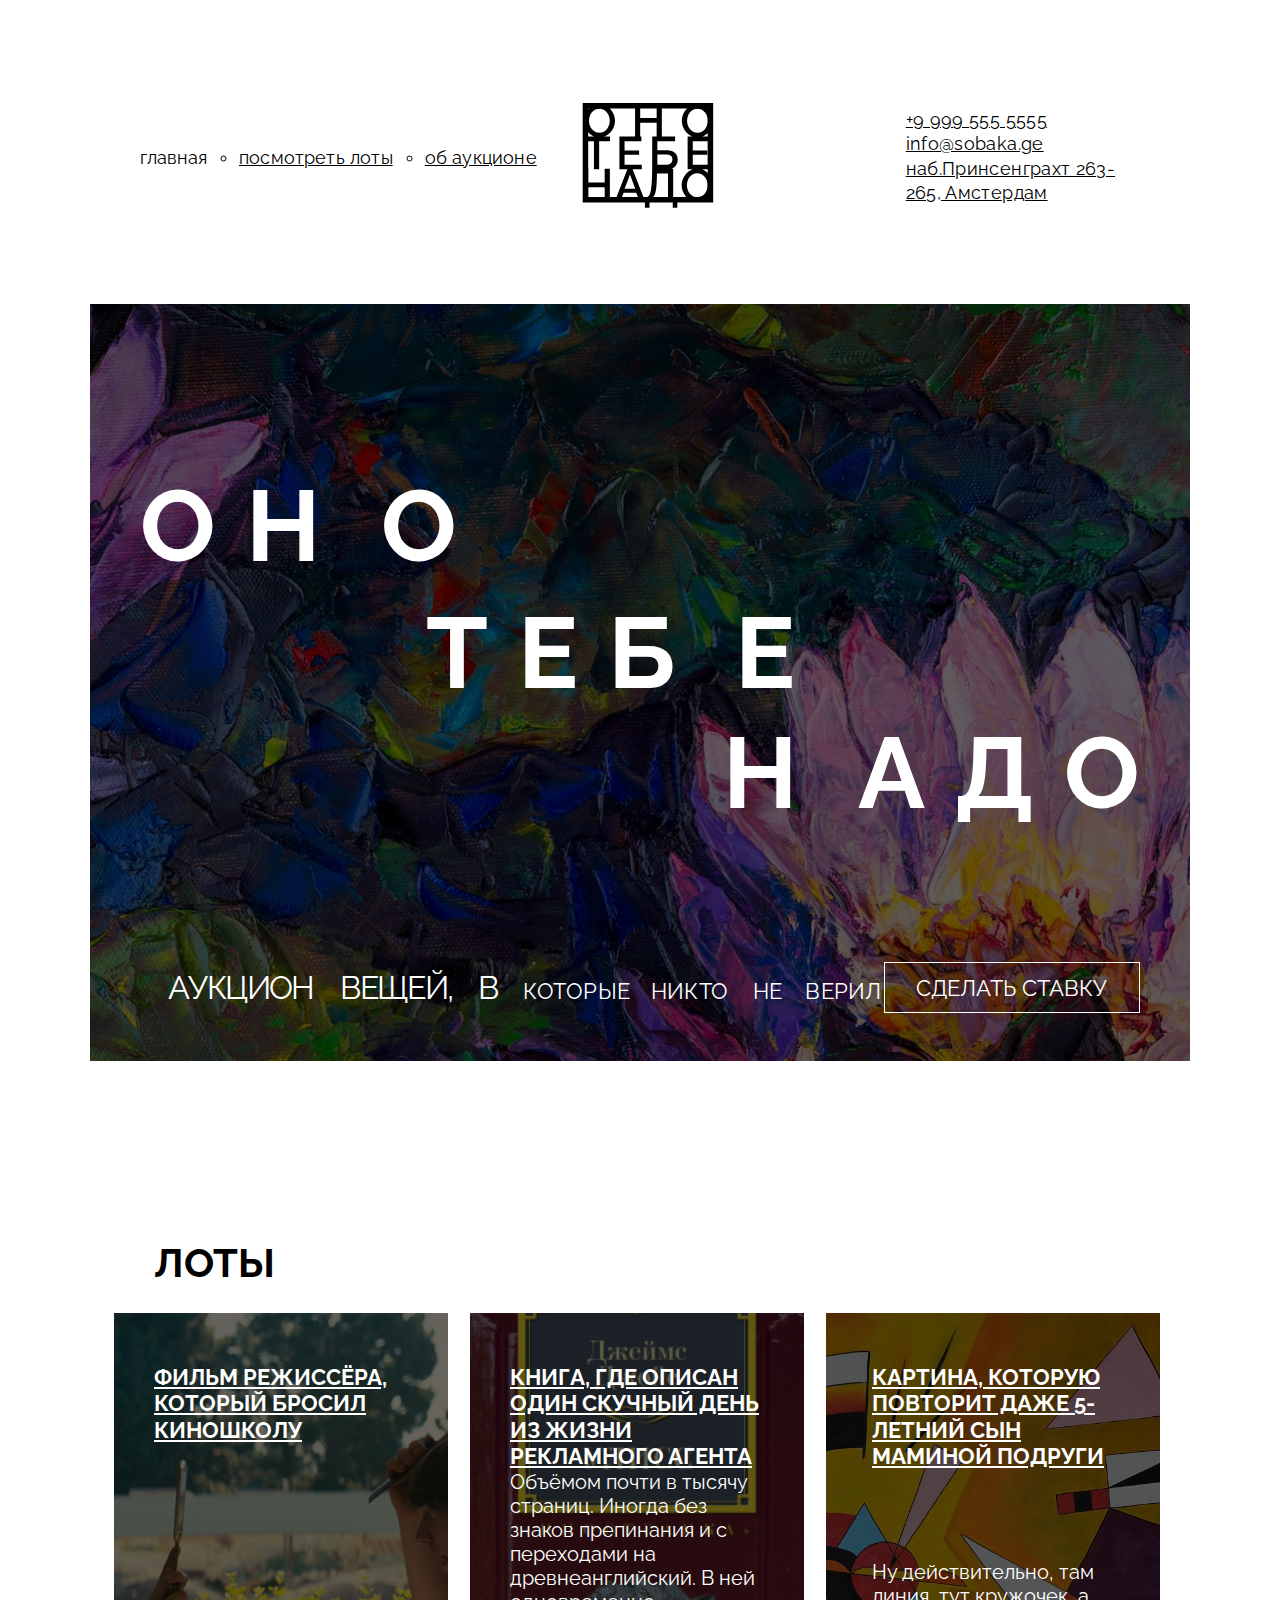
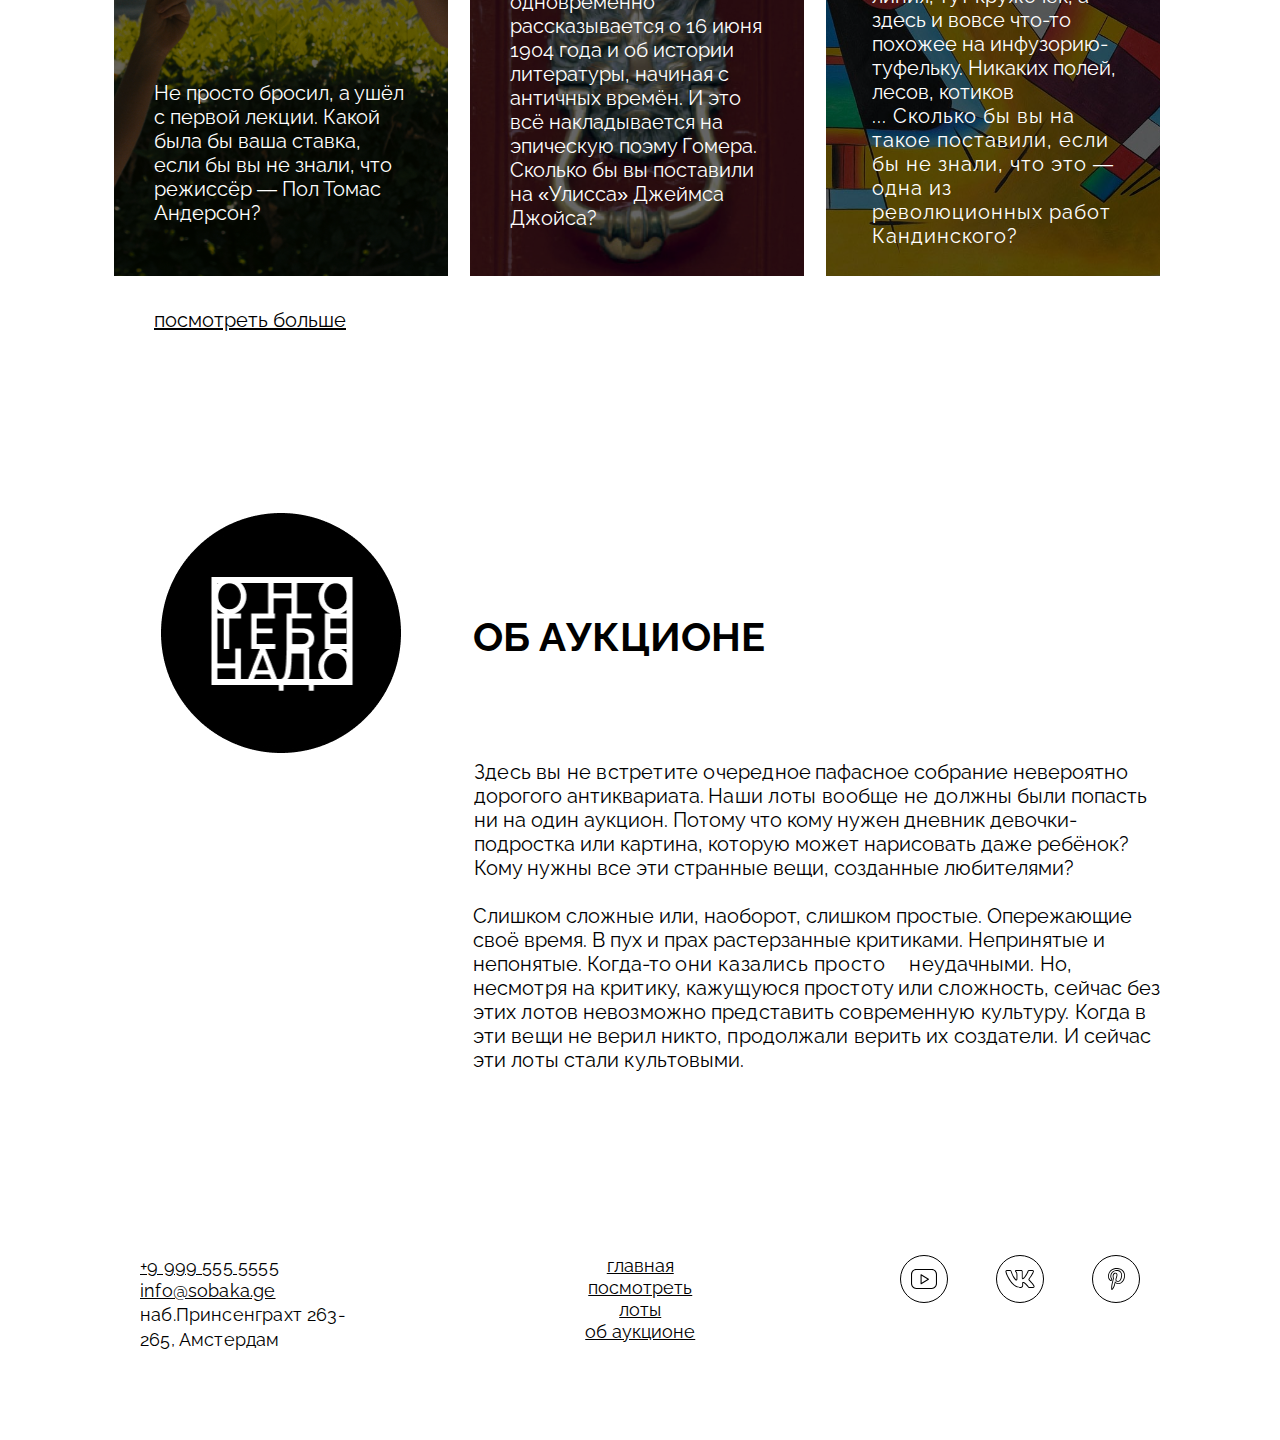
==== index.html @ ea097e60 "second commit" ====
<!DOCTYPE html>
<html lang="ru">
		<head>
		<meta charset="UTF-8" />
		<meta http-equiv="X-UA-Compatible" content="IE=edge" />
		<meta name="viewport" content="width=device-width, initial-scale=1.0" />
		<link rel="stylesheet" href="fonts/fonts.css"/>
		<link rel="stylesheet" href="./styles/global.css" />
		<link rel="stylesheet" href="./styles/style.css" />
		<title>Оно тебе надо — аукцион вещей, в которые никто не верил</title>
		</head>
		<header class="header">
		<nav class="nav">
			<ul class="nav-header">
			<a  href="" class="header-glav">главная</a>          
			<li class="point">
			<a href="#" class="header-lots">посмотреть лоты</a>
			</li>
			<li class="point">
			<a href="#" class="header-aug">об аукционе</a>
			</li>
			</ul>
		</nav>
		<div class="logo-header">
			<a href="#">
			<img src="./images/logo-black.svg" alt="Черный логотип"/>
		</a>
		</div>
		<adress class="info">
			<a class="number" href="tel:+999 555 5555">+9 999 555 5555</a>
			<a href="mailto:info@sobaka.ge">info@sobaka.ge</a> <a href="наб.Принсенграхт 263-265, Амстердам">наб.Принсенграхт 263-265, Амстердам</a>
		</adress>
		</р>
		</header>
    <main>
		<section>
		<div class="flower">
			<div class="overlay"></div>
			<h1 class="cover-title">
				<div class="it">        
				<span class="text">о</span><span class="text-but">но</span>
				</div> 
			<div class="to_you">
				<span class="text-two"></span><span class="text-two">те</span><span class="text-two_be">бе</span>
			</div>
			<div class="need">
				<span class="text-n">н</span><span class="hell">ад</span><span class="text-o">о</span>
			</div>
				<div class="text-flower">
			<span class="text-thing">Аукцион <span class="thing-after">вещей,</span><span class="text-thing_after">в</span> <span class="text-thing_main">которые</span><span class="text-thing_main-after">никто</span><span class="text-thing_main-last">не</span><span class="text-thing_main-last_word">верил</span></span>
				<button class="go-bet">
				<a href="#" class="bet">сделать ставку</a>
				</button>
				</div>           
			</h1>
		</div> 
		</section>
		</main>
		<main>
			<section> 
			<div class="loto-log">
				<h4>лоты</h4>
			</div>   
		<div class="lots-main">
			<a href="#" class="film-button">
			<div class="image-lot_film">
			<div class="overlay-card"></div>
				<div class="head">
				<a class="nav-card">
					<h4>Фильм режиссёра, 
					который бросил 
					киношколу</h4>
				</a>
				</div>
			<div class="film-body">
				<p class="card-info">
				Не просто бросил, а ушёл с первой лекции. Какой была бы ваша
				ставка, если бы вы не знали, что режиссёр — Пол Томас Андерсон?
				</p>
			</div>
			</div>
    </a>
    <a href="#" class="book-button">
    <div class="image-lot_book">
      <div class="overlay-card"></div>
        <div class="lots-book">
            <div class="head">
            <ul class="nav-card">
              <h4>Книга, где описан один скучный день из жизни рекламного агента</h4>
            </ul>
          </div>
      <div class="book-body">
            <p class="card-info">
              Объёмом почти в тысячу страниц. Иногда без знаков препинания и с
              переходами на древнеанглийский. В ней одновременно рассказывается о
              16 июня 1904 года и об истории литературы, начиная с античных
              времён. И это всё накладывается на эпическую поэму Гомера. Сколько
              бы вы поставили на «Улисса» Джеймса Джойса?
            </p>
      </div>
    </div>
  </div>
        </a>
        <a href="#" class="picture-button">
        <div class="image-lot_picture">
          <div class="overlay-card"></div>
          <div class="lots-three">
            <div class="head">
            <ul class="nav-card">
              <h4>Картина, которую повторит даже 5-летний сын маминой подруги</h4>           
            </ul>
          </div>
          <div class="picture-body">
            <p class="card-info">
              <span class="picture-style">Ну действительно, там линия, тут кружочек, а здесь и вовсе что-то
              похожее на инфузорию-туфельку. Никаких полей, лесов, котиков</span><span class="picture-style_one-is">...
              Сколько бы вы на такое поставили, если бы не знали, что это — одна
              из революционных работ Кандинского?</span>
            </p>
            </div>
          </div>
      </div>
      </a> 
      </div>
    </section>
    </main>
    <main>
      <div class="see-more">
        <a href="#" class="more-button">посмотреть больше</a>
    </div> 
        <section>
        <div class="about">
          <div class="logo-about">
            <img class="logo-krug" src="./images/Ellipse 10.jpg" alt="eclipse">
            <img class="white-logo" src="./images/logo-white.png" alt="logo-white">
            <h2 class="about-main">Об аукционе</h2>
          </div>
            <div class="about-column">         
              <p class="text-about">
                <span class="text-there">Здесь вы не встретите очередное</span>
                <span class="text-luxe_there"
                  >пафасное собрание невероятно дорогого антиквариата.</span
                >
                <span class="text-lots_there">Наши лоты вообще не должны</span>
                <span class="text-need_there"
                  >были попасть ни на один аукцион. Потому что кому нужен</span
                >
                <span class="text-girl_there">
                  дневник девочки-подростка или картина, которую может нарисовать даже
                  ребёнок? Кому нужны все эти странные вещи, созданные
                  любителями?</span
                >
              </p>
              <div class="text-about_hard">
                <span class="text-very_hard"
                  >Слишком сложные или, наоборот, слишком простые. Опережающие своё
                  время. В пух и прах растерзанные критиками. Непринятые и непонятые.
                  Когда-то</span
                >
                <span class="text-hard_easy"> они казались просто</span>
                <span class="text-hard_now-lots"
                  >неудачными. Но, несмотря на критику, кажущуюся простоту или
                  сложность, сейчас без этих лотов невозможно представить современную
                  культуру. Когда в эти вещи не верил никто, продолжали верить их
                  создатели. И сейчас эти лоты стали культовыми.
                </span>
              </div>
            </div>
        </div>
      </section>
    </body>
  </main>
    <footer class="footer">
      <div class="main-footer">
        <adress class="info-footer">
          <a class="number" href="tel:+999 555 5555">+9 999 555 5555</a>
          <a href="mailto:info@sobaka.ge">info@sobaka.ge</a> <a class="street" href="наб.Принсенграхт 263-265, Амстердам">наб.Принсенграхт 263-<br>265, Амстердам</a>
        </adress>
      <nav class="nav-footer">      
        <a href="" class="navi-footer">главная</a>
        <a href="#" class="navi-footer">посмотреть лоты</a>
        <a href="#" class="navi-footer">об аукционе</a>
      </nav>
      <div class="social-footer">
        <div class="yt">
        <img src="./images/yt.svg" alt="youtube">
      </div>
        <div class="vk">
          <img src="./images/vk.svg" alt="vk">
        </div>
        <div class="pinterest">
          <img src="./images/pinterest.svg" alt="pinterest">
        </div>
      </div>
    </div>
  </footer>
  </html>
---- fonts/fonts.css ----
@font-face {
  font-family: Raleway;
  src:
    url(./Raleway-Regular.woff2) format('woff2'),
    url(./Raleway-Regular.woff) format('woff');
  font-weight: normal;
  font-display: swap;
}

@font-face {
  font-family: Raleway;
  src:
    url(./Raleway-Bold.woff2) format('woff2'),
    url(./Raleway-Bold.woff) format('woff');
  font-weight: bold;
  font-display: swap;
}
---- styles/global.css ----
*,
*::before,
*::after {
  margin: 0;
} 






body {
  width: 1100px;
  margin: 0 auto;
  font-family: Raleway, sans-serif;
}

h1,
h2,
h3,
h4,
h5,
h6,
p,
ul,
ol,
li,
blockquote {
  margin: 0;
  padding: 0;
}

a {
  color: inherit;
}

img {
  width: 100%;
}
---- styles/style.css ----
.header {
  display: inline-flex;
  text-align: center;
  margin-top: 92px;
  margin-left: 26px;
  width: 1052px;
  flex-shrink: 0;
}

.nav-header {
  display: flex;
  margin-top: 55px;
}

.header-glav {
  color: #000;
  font-family: Raleway, sans-serif;
  font-size: 18px;
  font-style: normal;
  font-weight: 400;
  line-height: normal;
  text-decoration: none;
  margin-left: 24px;
  padding-right: 15px;
}

.header-lots {
  color: #000;
  font-family: Raleway, sans-serif;
  font-size: 18px;
  font-style: normal;
  font-weight: 400px;
  line-height: normal;
  letter-spacing: 0.18px;
  margin-left: 1px;
  padding-right: 15px;
}

.header-aug {
  color: #000;
  font-family: Raleway, sans-serif;
  font-size: 18px;
  font-style: normal;
  font-weight: 400;
  line-height: normal;
  letter-spacing: 0.18px;
  margin-left: 1px;
}

.point {
  margin-left: 16px;
  list-style-type: circle;
}

.logo-header {
  text-align: center;
  margin-left: 42px;
  margin-top: 11px;
  width: 136px;
  height: 105px;
  flex-shrink: 0;
}

.info {
  width: 240.52px;
  flex-shrink: 0;
  color: #000;
  font-family: Raleway, sans-serif;
  font-size: 18px;
  font-style: normal;
  font-weight: 400;
  line-height: 24.3px;
  /* 135% */
  letter-spacing: 0.35px;
  margin-left: 191px;
  margin-top: 16px;
  display: flex;
  text-align: left;
  display: block;
}

.cover-title {
  padding-top: 10px;
  z-index: 3;
}

.flower {
  width: 1100px;
  min-height: 757px;
  flex-shrink: 0;
  background: url("../images/lotus-flower.jpg");
  position: absolute;
  z-index: 0;
  margin-top: 96px;
}

.overlay {
  background: rgba(0, 0, 0, 0.6);
  width: 100%;
  height: 757px;
  flex-shrink: 0;
  display: block;
  z-index: -1;
  position: absolute;
}

.it {
  margin-left: 50px;
  margin-top: 154px;
  z-index: 10;
}

.text {
  color: #fff;
  font-family: Raleway, sans-serif;
  font-size: 100px;
  font-style: normal;
  font-weight: 700;
  line-height: 115%; /* 115px */
  letter-spacing: 30px;
  text-transform: uppercase;
}

.text-but {
  color: #fff;
  font-family: Raleway, sans-serif;
  font-size: 100px;
  font-style: normal;
  font-weight: 700;
  line-height: 115%;
  letter-spacing: 60px;
  text-transform: uppercase;
}

.to_you {
  margin-left: 336px;
  margin-top: 20px;
}

.text-two {
  color: #fff;
  font-family: Raleway, sans-serif;
  font-size: 100px;
  font-style: normal;
  font-weight: 700;
  line-height: 100%; /* 100px */
  letter-spacing: 30px;
  text-transform: uppercase;
}

.text-two_be {
  color: #fff;
  font-family: Raleway, sans-serif;
  font-size: 100px;
  font-style: normal;
  font-weight: 700;
  line-height: 100%;
  letter-spacing: 60px;
  text-transform: uppercase;
}

.need {
  margin-left: 633px;
  margin-top: 20px;
}

.text-n {
  color: #fff;
  text-align: right;
  font-family: Raleway, sans-serif;
  font-size: 100px;
  font-style: normal;
  font-weight: 700;
  line-height: 100%; /* 100px */
  letter-spacing: 60px;
  text-transform: uppercase;
}

.hell {
  color: #fff;
  font-family: Raleway, sans-serif;
  font-size: 100px;
  font-style: normal;
  font-weight: 700;
  line-height: 100%;
  letter-spacing: 30px;
  text-transform: uppercase;
}

.text-o {
  color: #fff;
  font-family: Raleway, sans-serif;
  font-size: 100px;
  font-style: normal;
  font-weight: 700;
  line-height: 100%;
  text-transform: uppercase;
}

.text-thing {
  color: #fff;
  font-family: Raleway, sans-serif;
  font-style: normal;
  font-weight: 400;
  /* 127.273% */
  text-transform: uppercase;
  letter-spacing: -1.6px;
}

.thing-after {
  color: #fff;
  font-family: Raleway, sans-serif;
  font-style: normal;
  font-weight: 400;
  /* 127.273% */
  text-transform: uppercase;
  letter-spacing: -1.6px;
  margin-left: 20px;
}

.text-thing_after {
  color: #fff;
  font-family: Raleway, sans-serif;
  font-style: normal;
  font-weight: 400;
  /* 127.273% */
  text-transform: uppercase;
  letter-spacing: -1.6px;
  margin-left: 25px;
}

.text-thing_main {
  color: #fff;
  font-family: Raleway, sans-serif;
  font-size: 22px;
  font-style: normal;
  font-weight: 400;
  line-height: 28px;
  text-transform: uppercase;
  margin-left: 20px;
  letter-spacing: 0.5px;
}

.text-thing_main-after {
  color: #fff;
  font-family: Raleway, sans-serif;
  font-size: 22px;
  font-style: normal;
  font-weight: 400;
  line-height: 28px;
  text-transform: uppercase;
  margin-left: 20px;
  letter-spacing: 0.2px;
}

.text-thing_main-last {
  color: #fff;
  font-family: Raleway, sans-serif;
  font-size: 22px;
  font-style: normal;
  font-weight: 400;
  line-height: 28px;
  text-transform: uppercase;
  margin-left: 25px;
  letter-spacing: 0.2px;
}

.text-thing_main-last_word {
  color: #fff;
  font-family: Raleway, sans-serif;
  font-size: 22px;
  font-style: normal;
  font-weight: 400;
  line-height: 28px;
  text-transform: uppercase;
  margin-left: 23px;
  letter-spacing: 0.2px;
}

.text-flower {
  margin-top: 146px;
  margin-left: 78px;
  display: flex;
  justify-content: space-between;
}

.go-bet {
  border: none;
  background: none;
  cursor: pointer;
  margin: 0;
  padding: 0;
}

.bet {
  margin-bottom: 62px;
  margin-right: 82px;
  width: 193px;
  flex-shrink: 0;
  color: #ffffff;
  text-align: center;
  font-family: Raleway, sans-serif;
  font-size: 22px;
  font-style: normal;
  font-weight: 500;
  line-height: normal;
  text-transform: uppercase;
  border: 1px solid currentColor;
  padding: 12px 32px 11px 31px;
  margin-right: 50px;
  margin-bottom: 51px;
  margin-top: 665px;
  text-decoration: none;
}

.lots-main {
  margin-left: 24px;
  margin-right: 24px;
  column-count: 3;
  width: 1052px;
  flex-shrink: 0;
  flex-wrap: wrap;
  display: flex;
  display: inline-block;
}

.loto-log {
  color: #000;
  font-family: Raleway, sans-serif;
  font-size: 40px;
  font-style: normal;
  font-weight: 700;
  line-height: normal;
  text-transform: uppercase;
  margin-bottom: 27px;
  margin-top: 1031px;
  margin-left: 64px;
}

.body-lots {
  width: 1052px;
  flex-shrink: 0;
  display: inline;
}

.image-lot_film {
  background: url("../images/card-lot-01.jpg");
  width: 334px;
  height: 563px;
  background-size: cover;
  background-position: center;
}

.overlay-card {
  background: #000;
  opacity: 0.6;
  width: 334px;
  height: 563px;
  flex-shrink: 0;
  display: flex;
  z-index: 0;
  position: absolute;
}

.nav-card {
  display: flex;
  z-index: 3;
}

.head {
  display: flex;
  width: 254px;
  flex-shrink: 0;
  color: #fff;
  font-family: Raleway, sans-serif;
  font-size: 22px;
  font-style: normal;
  font-weight: 700;
  line-height: 120%;
  /* 26.4px */
  text-decoration-line: underline;
  text-transform: uppercase;
  padding-left: 40px;
  padding-top: 51px;
  z-index: 3;
}

.film-button {
  text-decoration: none;
}

.film-body {
  display: flex;
  padding-left: 40px;
  padding-top: 238px;
  padding-right: 40px;
  padding-bottom: 48px;
  z-index: 3;
}

.card-info {
  width: 254px;
  flex-shrink: 0;
  color: #fff;
  font-family: Raleway, sans-serif;
  font-size: 20px;
  font-style: normal;
  font-weight: 400;
  line-height: 120%;
  /* 24px */
  z-index: 3;
}

.see-more {
  margin-left: 64px;
  margin-top: 12px;
  color: #000;
  font-family: Raleway, sans-serif;
  font-size: 20px;
  font-style: normal;
  font-weight: 400;
  line-height: normal;
}

.image-lot_book {
  background: url("../images/card-lot-02.jpg"),
    lightgray -102px -119.083px / 161.078% 142.303% no-repeat;
  width: 334px;
  background-size: cover;
  background-position: center;
}

.book-button {
  text-decoration: none;
  display: flex;
}

.book-body {
  padding-left: 40px;
  padding-right: 40px;
  padding-bottom: 48px;
  display: flex;
  z-index: 3;
}

.lots-book {
  height: 563px;
}

.picture-button {
  text-decoration: none;
  display: flex;
  z-index: 3;
}

.picture-body {
  display: flex;
  width: 254px;
  padding-left: 40px;
  margin-top: 90px;
  padding-right: 40px;
  padding-bottom: 48px;
  z-index: 3;
}

.picture-style {
  font-size: 20px;
}

.picture-style_one-is {
  display: flex;
  z-index: 3;
  color: #fff;
  font-family: Raleway, sans-serif;
  font-size: 20px;
  font-style: normal;
  font-weight: 400;
  line-height: 120%;
  letter-spacing: 1px;
}

.image-lot_picture {
  background: url("../images/card-lot-03.jpg"), lightgray 50% / cover no-repeat;
  width: 334px;
  height: 563px;
  background-size: cover;
  background-position: center;
}

.lots-three {
  width: 339.73px;
  height: 563px;
  padding-left: 6px;
}

.see-more_bottom {
  margin-top: 800px;
}

.about {
  flex-shrink: 0;
  margin-top: 181px;
}

.text-about {
  margin-left: 25px;
}

.logo-about {
  display: flex;
  margin-left: 71px;
  margin-top: 35px;
  position: relative;
}

.logo-krug {
  width: 240px;
  height: 240px;
  background: rgba(0, 0, 0, 1);
}

.white-logo {
  width: 148px;
  height: 114px;
  top: 64px;
  left: 46.48px;
  position: absolute;
  color: aquamarine;
}

.about-column {
  display: inline-flex;
  padding-top: 0px;
  flex-direction: column;
  justify-content: flex-end;
  align-items: flex-start;
  padding-bottom: 13px;
  margin-left: 359px;
}

.about-main {
  color: #000;
  font-family: Raleway, sans-serif;
  font-size: 40px;
  font-style: normal;
  font-weight: 700;
  line-height: normal;
  text-transform: uppercase;
  padding-bottom: 100px;
  margin-top: 100px;
  margin-left: 72px;
}

.text-about {
  margin-right: 20px;
}

.text-there {
  color: #000;
  font-family: Raleway, sans-serif;
  font-size: 20px;
  font-style: normal;
  font-weight: 400;
  line-height: 24px;
  /* 120% */
  letter-spacing: 0.2px;
}

.text-luxe_there {
  color: #000;
  font-family: Raleway, sans-serif;
  font-size: 20px;
  font-style: normal;
  font-weight: 400;
  line-height: 24px;
}

.text-lots_there {
  color: #000;
  font-family: Raleway, sans-serif;
  font-size: 20px;
  font-style: normal;
  font-weight: 400;
  line-height: 24px;
  letter-spacing: 0.3px;
}

.text-need_there {
  color: #000;
  font-family: Raleway, sans-serif;
  font-size: 20px;
  font-style: normal;
  font-weight: 400;
  line-height: 24px;
}

.text-girl_there {
  color: #000;
  font-family: Raleway, sans-serif;
  font-size: 20px;
  font-style: normal;
  font-weight: 400;
  line-height: 24px;
}

.text-about_hard {
  padding-top: 24px;
  margin-left: 24px;
  margin-right: 20px;
}

.text-very_hard {
  color: #000;
  font-family: Raleway, sans-serif;
  font-size: 20px;
  font-style: normal;
  font-weight: 400;
  line-height: 24px;
  /* 120% */
}

.text-hard_easy {
  color: #000;
  font-family: Raleway, sans-serif;
  font-size: 20px;
  font-style: normal;
  font-weight: 400;
  line-height: 24px;
  letter-spacing: 0.6px;
  margin-right: 20px;
}

.text-hard_now-lots {
  color: #000;
  font-family: Raleway, sans-serif;
  font-size: 20px;
  font-style: normal;
  font-weight: 400;
  line-height: 24px;
  letter-spacing: 0.1px;
}

.footer {
  margin-top: 170px;
  display: flex;
}

.main-footer {
  width: 1100px;
  display: flex;
  justify-content: space-between;
  margin-bottom: 88px;
}

.info-footer {
  width: 240.52px;
  flex-shrink: 0;
  color: #000;
  font-family: Raleway, sans-serif;
  font-size: 18px;
  font-style: normal;
  font-weight: 400;
  line-height: 24.3px;
  /* 135% */
  letter-spacing: 0.18px;
  display: flex;
  text-align: left;
  display: block;
  margin-left: 50px;
}

.number {
  text-decoration: underline;
}

.street {
  text-decoration: none;
}
.nav-footer {
  display: flex;
  flex-flow: column;
  text-align: center;
  width: 149px;
  height: 64px;
  top: 2843px;
  left: 476px;
  border: 1px;
  line-height: 22px;
}

.navi-footer {
  color: #000;
  font-size: 18px;
}

.navi-footer:hover {
  color: brown;
}

.social-footer {
  margin-right: 50px;
  display: inline-flex;
  align-items: flex-start;
  gap: 48px;
}

.yt {
  width: 48px;
  height: 48px;
  top: 14px;
  left: 11px;
}

.vk {
  width: 48px;
  height: 48px;
  top: 14px;
  left: 11px;
}

.pinterest {
  width: 48px;
  height: 48px;
  top: 14px;
  left: 11px;
}
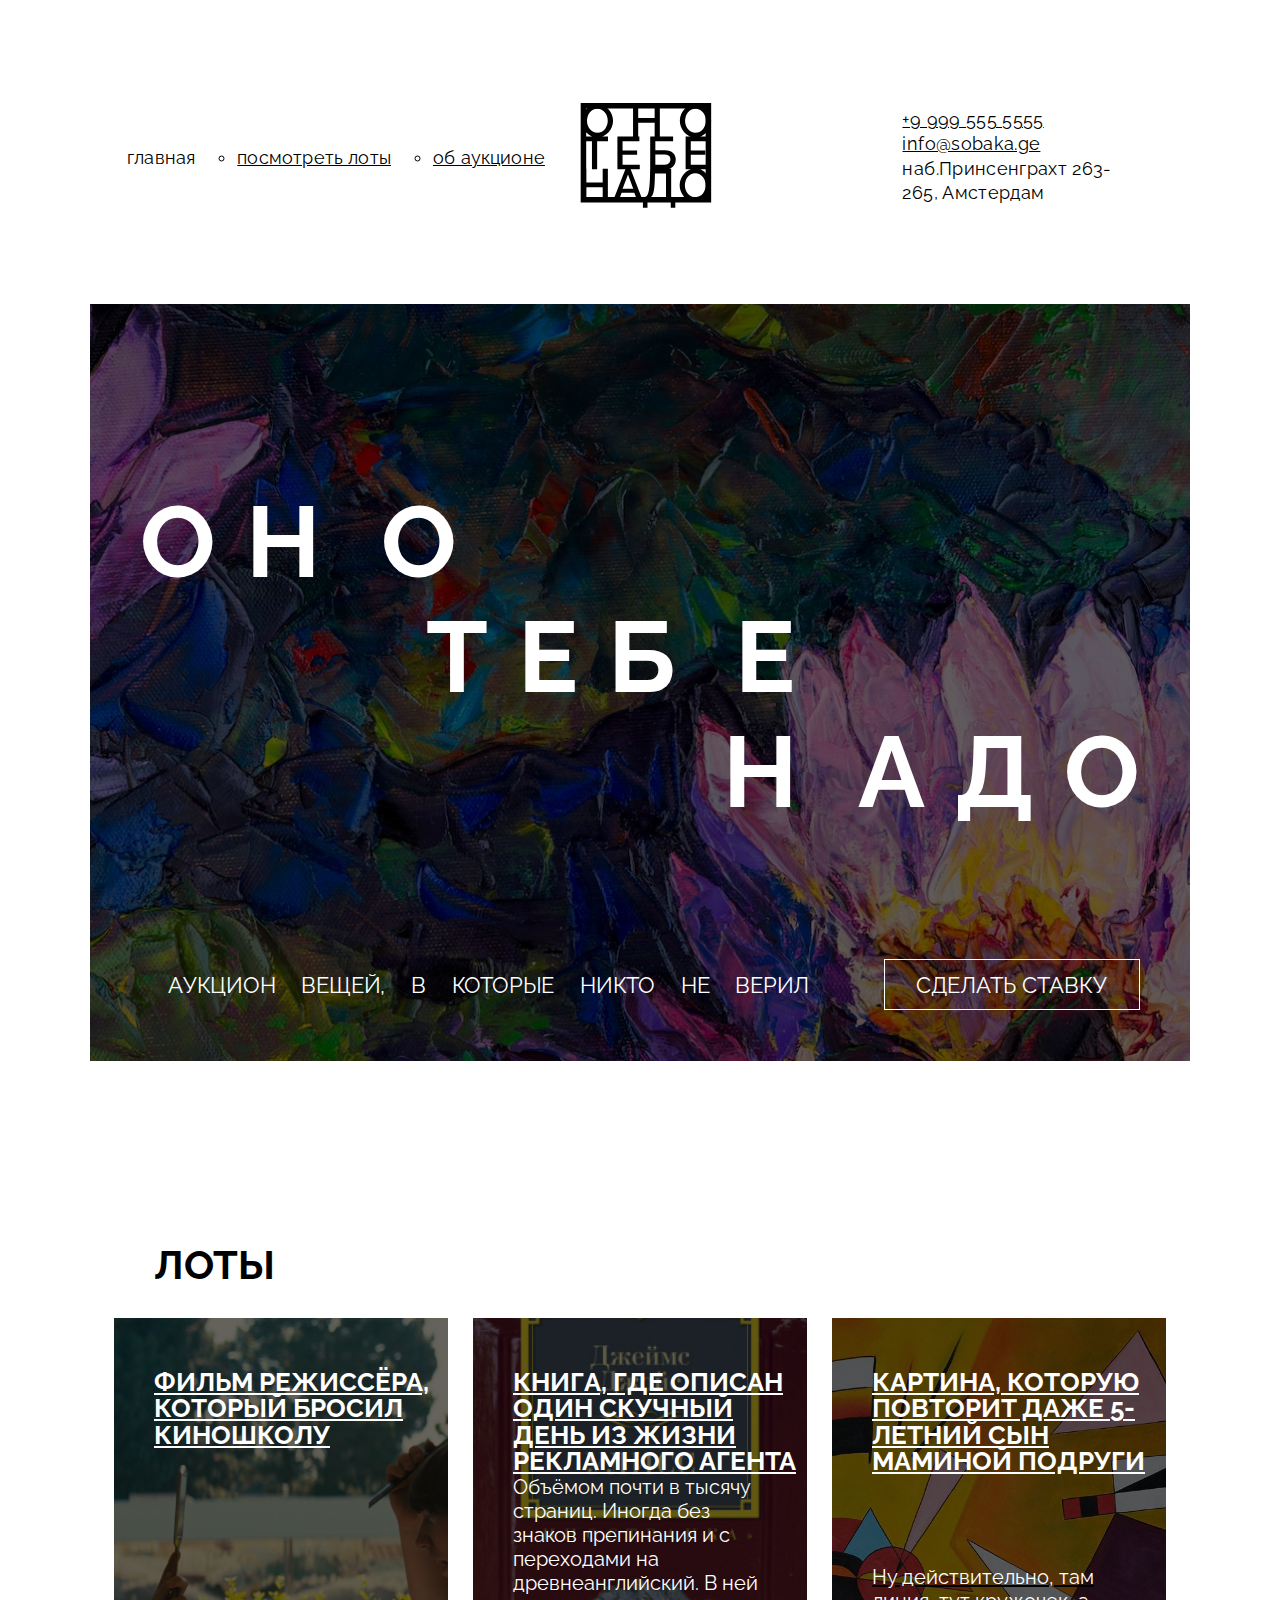
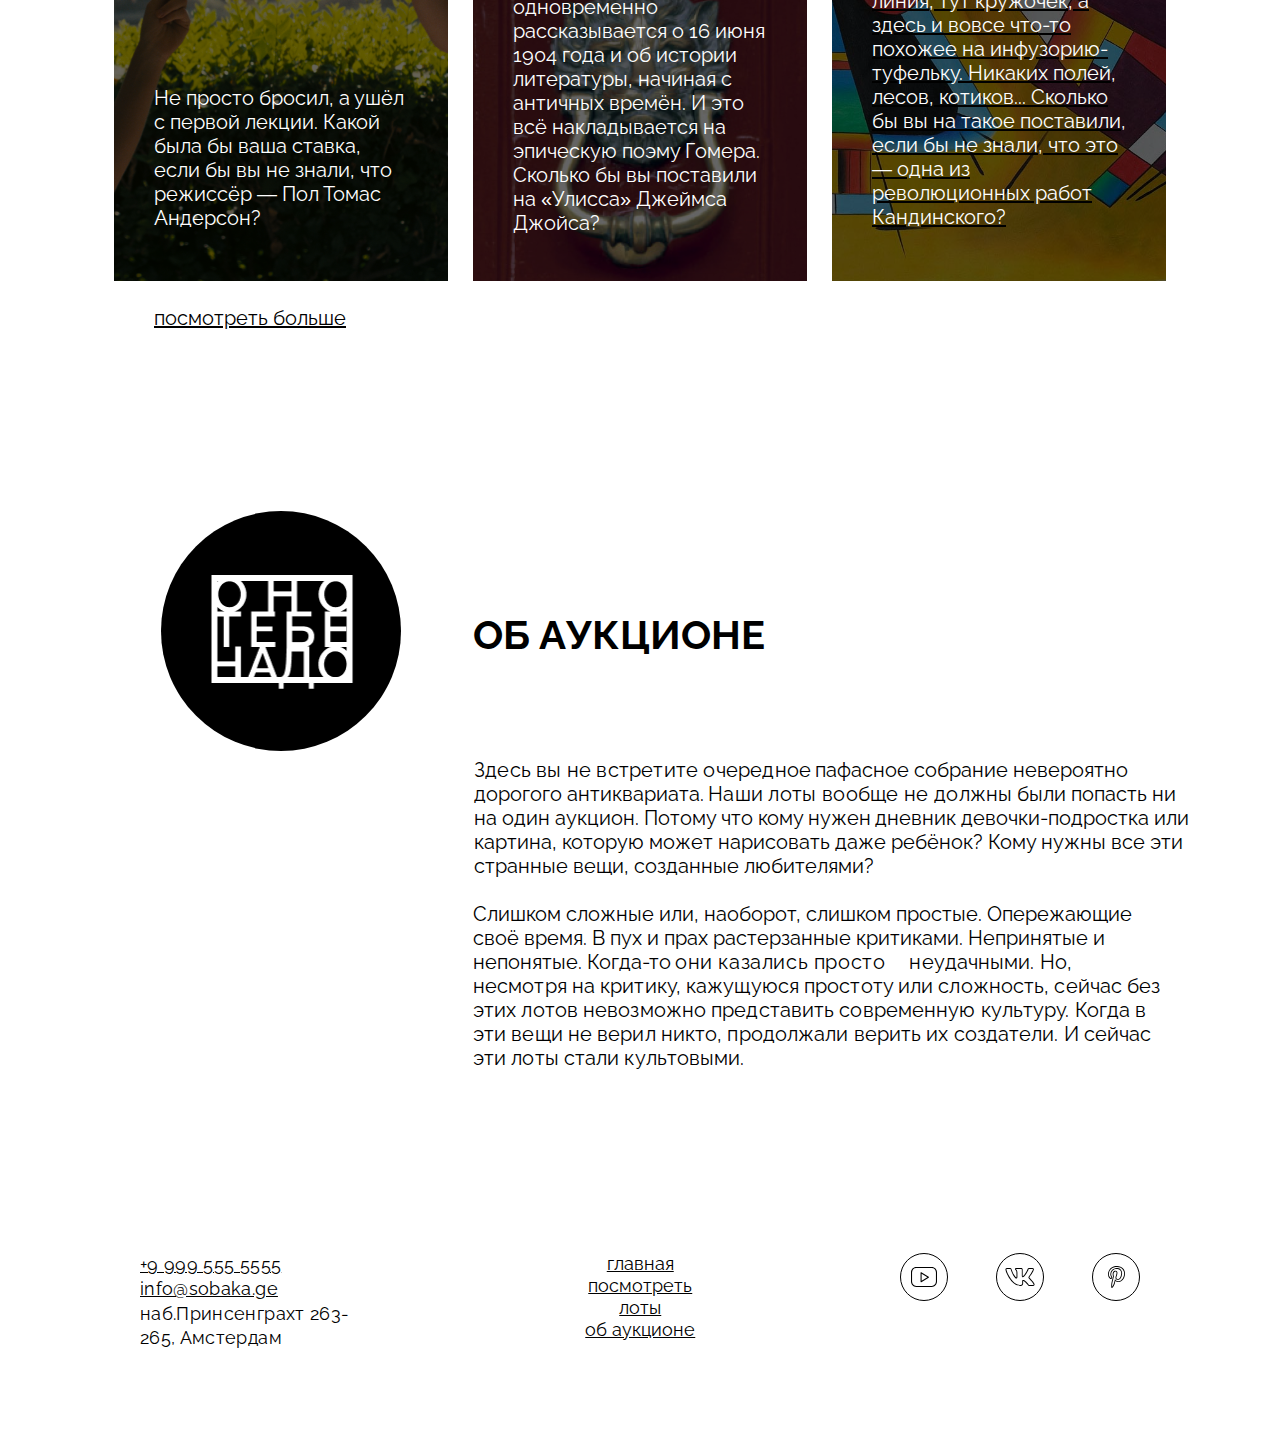
==== commit e49f9ccd: "First commit" ====
--- a/index.html
+++ b/index.html
@@ -1,197 +1,175 @@
 <!DOCTYPE html>
 <html lang="ru">
-		<head>
-		<meta charset="UTF-8" />
-		<meta http-equiv="X-UA-Compatible" content="IE=edge" />
-		<meta name="viewport" content="width=device-width, initial-scale=1.0" />
-		<link rel="stylesheet" href="fonts/fonts.css"/>
-		<link rel="stylesheet" href="./styles/global.css" />
-		<link rel="stylesheet" href="./styles/style.css" />
-		<title>Оно тебе надо — аукцион вещей, в которые никто не верил</title>
-		</head>
-		<header class="header">
-		<nav class="nav">
-			<ul class="nav-header">
-			<a  href="" class="header-glav">главная</a>          
-			<li class="point">
-			<a href="#" class="header-lots">посмотреть лоты</a>
-			</li>
-			<li class="point">
-			<a href="#" class="header-aug">об аукционе</a>
-			</li>
-			</ul>
-		</nav>
-		<div class="logo-header">
-			<a href="#">
-			<img src="./images/logo-black.svg" alt="Черный логотип"/>
-		</a>
-		</div>
-		<adress class="info">
-			<a class="number" href="tel:+999 555 5555">+9 999 555 5555</a>
-			<a href="mailto:info@sobaka.ge">info@sobaka.ge</a> <a href="наб.Принсенграхт 263-265, Амстердам">наб.Принсенграхт 263-265, Амстердам</a>
-		</adress>
-		</р>
-		</header>
-    <main>
-		<section>
-		<div class="flower">
-			<div class="overlay"></div>
-			<h1 class="cover-title">
-				<div class="it">        
-				<span class="text">о</span><span class="text-but">но</span>
-				</div> 
-			<div class="to_you">
-				<span class="text-two"></span><span class="text-two">те</span><span class="text-two_be">бе</span>
-			</div>
-			<div class="need">
-				<span class="text-n">н</span><span class="hell">ад</span><span class="text-o">о</span>
-			</div>
-				<div class="text-flower">
-			<span class="text-thing">Аукцион <span class="thing-after">вещей,</span><span class="text-thing_after">в</span> <span class="text-thing_main">которые</span><span class="text-thing_main-after">никто</span><span class="text-thing_main-last">не</span><span class="text-thing_main-last_word">верил</span></span>
-				<button class="go-bet">
-				<a href="#" class="bet">сделать ставку</a>
-				</button>
-				</div>           
-			</h1>
-		</div> 
-		</section>
-		</main>
-		<main>
-			<section> 
-			<div class="loto-log">
-				<h4>лоты</h4>
-			</div>   
-		<div class="lots-main">
-			<a href="#" class="film-button">
-			<div class="image-lot_film">
-			<div class="overlay-card"></div>
-				<div class="head">
-				<a class="nav-card">
-					<h4>Фильм режиссёра, 
-					который бросил 
-					киношколу</h4>
-				</a>
-				</div>
-			<div class="film-body">
-				<p class="card-info">
-				Не просто бросил, а ушёл с первой лекции. Какой была бы ваша
-				ставка, если бы вы не знали, что режиссёр — Пол Томас Андерсон?
-				</p>
-			</div>
-			</div>
-    </a>
-    <a href="#" class="book-button">
-    <div class="image-lot_book">
-      <div class="overlay-card"></div>
-        <div class="lots-book">
+  <head>
+    <meta charset="UTF-8">
+    <meta http-equiv="X-UA-Compatible" content="IE=edge">
+    <meta name="viewport" content="width=device-width, initial-scale=1.0">
+    <link rel="stylesheet" href="fonts/fonts.css">
+    <link rel="stylesheet" href="./styles/global.css">
+    <link rel="stylesheet" href="./styles/style.css">
+    <title>Оно тебе надо — аукцион вещей, в которые никто не верил</title>
+  </head>
+  <main>
+  <header class="header">
+    <nav class="nav">
+      <ul class="nav-header">
+        <li>
+          <a href="#" class="header-link-active header-link">главная</a>
+        </li>
+        <li class="header-list-item">
+          <a href="#" class="header-link">посмотреть лоты</a>
+        </li>
+        <li class="header-list-item">
+          <a href="#" class="header-link">об аукционе</a>
+        </li>
+      </ul>
+    </nav>
+    <div class="logo-header">
+      <a href="#">
+        <img src="./images/logo-black.svg" alt="Черный логотип">
+      </a>
+    </div>
+      <span class="info">
+      <a class="number" href="#">+9 999 555 5555</a>
+      <a href="#">info@sobaka.ge</a><a class="street">
+        наб.Принсенграхт 263-<br>265, Амстердам</a>
+    </span>
+  </header>
+    <section class="flowers">
+      <div>
+        <div class="overlay">
+        <h1 class="cover-title">
+          <span class="text-align-left">о</span><span class="letter-spacing-extended-left">но</span><br>
+          <span class="text-align-center">те</span><span class="letter-spacing-extended-center">бе</span><br>
+          <span class="text-align-right">н</span><span class="letter-spacing-extended-right">адо</span>
+        </h1>
+          <div class="text-flower">
+            <p class="text-thing">аукцион вещей, в которые никто не верил</p>
+            <button class="go-bet">
+            сделать ставку
+            </button>
+          </div>
+      </div>
+      </div>
+    </section>
+      <div class="loto-log">
+        <h4>лоты</h4>
+      </div>
+      <section class="lots-main">
+        <a href="#" class="card-link">
+          <div class="overlay-card"></div>
+          <div class="card-main image-card-main">
+            
+            
             <div class="head">
-            <ul class="nav-card">
-              <h4>Книга, где описан один скучный день из жизни рекламного агента</h4>
-            </ul>
+                <h3>Фильм режиссёра,
+                  который бросил
+                  киношколу</h3>
+            </div>
+            <div class="card-body">
+              <p class="card-info">
+                Не просто бросил, а ушёл с первой лекции. Какой была бы ваша
+                ставка, если бы вы не знали, что режиссёр — Пол Томас Андерсон?
+              </p>
+            </div>
           </div>
-      <div class="book-body">
-            <p class="card-info">
-              Объёмом почти в тысячу страниц. Иногда без знаков препинания и с
-              переходами на древнеанглийский. В ней одновременно рассказывается о
-              16 июня 1904 года и об истории литературы, начиная с античных
-              времён. И это всё накладывается на эпическую поэму Гомера. Сколько
-              бы вы поставили на «Улисса» Джеймса Джойса?
-            </p>
-      </div>
-    </div>
-  </div>
+        </a>
+        <a href="#" class="card-link">
+          <div class="card-main image-card">
+            <div class="overlay-card"></div>
+            <div class="lots-book">
+              <div class="head">
+                  <h3>Книга, где описан один скучный день из жизни рекламного агента</h3>
+              </div>
+              <div class="book-body">
+                <p class="card-info">
+                  Объёмом почти в тысячу страниц. Иногда без знаков препинания и с
+                  переходами на древнеанглийский. В ней одновременно рассказывается о
+                  16 июня 1904 года и об истории литературы, начиная с античных
+                  времён. И это всё накладывается на эпическую поэму Гомера. Сколько
+                  бы вы поставили на «Улисса» Джеймса Джойса?
+                </p>
+              </div>
+            </div>
+          </div>
         </a>
         <a href="#" class="picture-button">
-        <div class="image-lot_picture">
-          <div class="overlay-card"></div>
-          <div class="lots-three">
-            <div class="head">
-            <ul class="nav-card">
-              <h4>Картина, которую повторит даже 5-летний сын маминой подруги</h4>           
-            </ul>
+          <div class="card-main image_card">
+            <div class="overlay-card"></div>
+              <div class="head">
+                <h3>Картина, которую повторит даже 5-летний сын маминой подруги</h3>
+              </div>
+              <div class="picture-body">
+                <p class="card-info">
+                  <span class="picture-style">Ну действительно, там линия, тут кружочек, а здесь и вовсе что-то
+                    похожее на инфузорию-туфельку. Никаких полей, лесов, котиков</span><span
+                    class="picture-style_one-is">...
+                    Сколько бы вы на такое поставили, если бы не знали, что это — одна
+                    из революционных работ Кандинского?</span>
+                </p>
+              </div>
           </div>
-          <div class="picture-body">
-            <p class="card-info">
-              <span class="picture-style">Ну действительно, там линия, тут кружочек, а здесь и вовсе что-то
-              похожее на инфузорию-туфельку. Никаких полей, лесов, котиков</span><span class="picture-style_one-is">...
-              Сколько бы вы на такое поставили, если бы не знали, что это — одна
-              из революционных работ Кандинского?</span>
-            </p>
-            </div>
+        </a>
+    </section>
+    <div class="see-more">
+      <a href="#" class="more">посмотреть больше</a>
+    </div>
+    <section class="about">
+      <div >
+        <div class="logo-about">
+          <div class="logo-body"></div>
+          <img class="white-logo" src="./images/logo-white.png" alt="logo-white">
+          <h2 class="about-main">Об аукционе</h2>
+        </div>
+        <div class="about-column">
+          <p class="text-main">
+            <span class="text-there">Здесь вы не встретите очередное</span>
+            <span class="text-luxe_there">пафасное собрание невероятно дорогого антиквариата.</span>
+            <span class="text-lots_there">Наши лоты вообще не должны</span>
+            <span class="text-need_there">были попасть ни на один аукцион. Потому что кому нужен</span>
+            <span class="text-girl_there">
+              дневник девочки-подростка или картина, которую может нарисовать даже
+              ребёнок? Кому нужны все эти странные вещи, созданные
+              любителями?</span>
+          </p>
+          <div class="text-about_hard">
+            <span class="text-very_hard">Слишком сложные или, наоборот, слишком простые. Опережающие своё
+              время. В пух и прах растерзанные критиками. Непринятые и непонятые.
+              Когда-то</span>
+            <span class="text-hard_easy"> они казались просто</span>
+            <span class="text-hard_now-lots">неудачными. Но, несмотря на критику, кажущуюся простоту или
+              сложность, сейчас без этих лотов невозможно представить современную
+              культуру. Когда в эти вещи не верил никто, продолжали верить их
+              создатели. И сейчас эти лоты стали культовыми.
+            </span>
           </div>
-      </div>
-      </a> 
+        </div>
       </div>
     </section>
-    </main>
-    <main>
-      <div class="see-more">
-        <a href="#" class="more-button">посмотреть больше</a>
-    </div> 
-        <section>
-        <div class="about">
-          <div class="logo-about">
-            <img class="logo-krug" src="./images/Ellipse 10.jpg" alt="eclipse">
-            <img class="white-logo" src="./images/logo-white.png" alt="logo-white">
-            <h2 class="about-main">Об аукционе</h2>
-          </div>
-            <div class="about-column">         
-              <p class="text-about">
-                <span class="text-there">Здесь вы не встретите очередное</span>
-                <span class="text-luxe_there"
-                  >пафасное собрание невероятно дорогого антиквариата.</span
-                >
-                <span class="text-lots_there">Наши лоты вообще не должны</span>
-                <span class="text-need_there"
-                  >были попасть ни на один аукцион. Потому что кому нужен</span
-                >
-                <span class="text-girl_there">
-                  дневник девочки-подростка или картина, которую может нарисовать даже
-                  ребёнок? Кому нужны все эти странные вещи, созданные
-                  любителями?</span
-                >
-              </p>
-              <div class="text-about_hard">
-                <span class="text-very_hard"
-                  >Слишком сложные или, наоборот, слишком простые. Опережающие своё
-                  время. В пух и прах растерзанные критиками. Непринятые и непонятые.
-                  Когда-то</span
-                >
-                <span class="text-hard_easy"> они казались просто</span>
-                <span class="text-hard_now-lots"
-                  >неудачными. Но, несмотря на критику, кажущуюся простоту или
-                  сложность, сейчас без этих лотов невозможно представить современную
-                  культуру. Когда в эти вещи не верил никто, продолжали верить их
-                  создатели. И сейчас эти лоты стали культовыми.
-                </span>
-              </div>
-            </div>
-        </div>
-      </section>
-    </body>
-  </main>
     <footer class="footer">
-      <div class="main-footer">
-        <adress class="info-footer">
-          <a class="number" href="tel:+999 555 5555">+9 999 555 5555</a>
-          <a href="mailto:info@sobaka.ge">info@sobaka.ge</a> <a class="street" href="наб.Принсенграхт 263-265, Амстердам">наб.Принсенграхт 263-<br>265, Амстердам</a>
-        </adress>
-      <nav class="nav-footer">      
+    <div class="main-footer">
+        <span class="information">
+        <a class="number" href="#">+9 999 555 5555</a>
+        <a href="#">info@sobaka.ge</a> <a class="street"
+        >наб.Принсенграхт 263-<br>265, Амстердам</a>
+      </span>
+      <nav class="nav-footer">
         <a href="" class="navi-footer">главная</a>
         <a href="#" class="navi-footer">посмотреть лоты</a>
         <a href="#" class="navi-footer">об аукционе</a>
       </nav>
       <div class="social-footer">
-        <div class="yt">
-        <img src="./images/yt.svg" alt="youtube">
-      </div>
-        <div class="vk">
-          <img src="./images/vk.svg" alt="vk">
+        <div class="social-logo">
+          <a href="#"><img src="./images/yt.svg" alt="youtube"></a>
         </div>
-        <div class="pinterest">
-          <img src="./images/pinterest.svg" alt="pinterest">
+        <div class="social-logo">
+          <a href="#"><img src="./images/vk.svg" alt="vk"></a>
+        </div>
+        <div class="social-logo">
+          <a href="#"><img src="./images/pinterest.svg" alt="pinterest"></a>
         </div>
       </div>
     </div>
   </footer>
-  </html>
+</main>
+  </html>--- a/styles/style.css
+++ b/styles/style.css
@@ -1,30 +1,22 @@
 .header {
-  display: inline-flex;
+  display: grid;
   text-align: center;
   margin-top: 92px;
   margin-left: 26px;
+  margin-right: 26px;
   width: 1052px;
   flex-shrink: 0;
+  grid-template-columns: 1fr min-content 1fr;
 }
 
 .nav-header {
   display: flex;
   margin-top: 55px;
-}
-
-.header-glav {
-  color: #000;
-  font-family: Raleway, sans-serif;
-  font-size: 18px;
-  font-style: normal;
-  font-weight: 400;
-  line-height: normal;
-  text-decoration: none;
-  margin-left: 24px;
-  padding-right: 15px;
-}
-
-.header-lots {
+  margin-left: 10px;
+  list-style: none;
+}
+
+.header-link {
   color: #000;
   font-family: Raleway, sans-serif;
   font-size: 18px;
@@ -33,28 +25,21 @@
   line-height: normal;
   letter-spacing: 0.18px;
   margin-left: 1px;
-  padding-right: 15px;
-}
-
-.header-aug {
-  color: #000;
-  font-family: Raleway, sans-serif;
-  font-size: 18px;
-  font-style: normal;
-  font-weight: 400;
-  line-height: normal;
-  letter-spacing: 0.18px;
-  margin-left: 1px;
-}
-
-.point {
+  padding-right: 25px;
+}
+
+.header-link-active {
+text-decoration: none;
+}
+
+.header-list-item {
   margin-left: 16px;
   list-style-type: circle;
 }
 
 .logo-header {
   text-align: center;
-  margin-left: 42px;
+  margin-left: 5px;
   margin-top: 11px;
   width: 136px;
   height: 105px;
@@ -72,56 +57,60 @@
   line-height: 24.3px;
   /* 135% */
   letter-spacing: 0.35px;
-  margin-left: 191px;
+  justify-self: end;
   margin-top: 16px;
+  margin-right: 25px;
   display: flex;
   text-align: left;
   display: block;
 }
 
 .cover-title {
-  padding-top: 10px;
-  z-index: 3;
-}
-
-.flower {
+  padding-top: 180px;
+  z-index: 3;
+}
+
+.flowers {
   width: 1100px;
   min-height: 757px;
   flex-shrink: 0;
   background: url("../images/lotus-flower.jpg");
-  position: absolute;
+  display: flex;
   z-index: 0;
   margin-top: 96px;
 }
 
 .overlay {
   background: rgba(0, 0, 0, 0.6);
-  width: 100%;
-  height: 757px;
-  flex-shrink: 0;
-  display: block;
+  width: 1100px;
+  height: 100%;
+  flex-shrink: 0;
   z-index: -1;
+}
+
+.overlay-card {
+  background: #000;
+  opacity: 0.6;
+  width: 334px;
+  height: 563px;
+  flex-shrink: 0;
+  z-index: 0;
   position: absolute;
 }
 
-.it {
+.text-align-left {
+  color: #fff;
+  font-family: Raleway, sans-serif;
+  font-size: 100px;
+  font-style: normal;
+  font-weight: 700;
+  line-height: 115%;
+  letter-spacing: 30px;
+  text-transform: uppercase;
   margin-left: 50px;
-  margin-top: 154px;
-  z-index: 10;
-}
-
-.text {
-  color: #fff;
-  font-family: Raleway, sans-serif;
-  font-size: 100px;
-  font-style: normal;
-  font-weight: 700;
-  line-height: 115%; /* 115px */
-  letter-spacing: 30px;
-  text-transform: uppercase;
-}
-
-.text-but {
+}
+
+.letter-spacing-extended-left {
   color: #fff;
   font-family: Raleway, sans-serif;
   font-size: 100px;
@@ -132,69 +121,50 @@
   text-transform: uppercase;
 }
 
-.to_you {
+.letter-spacing-extended-center {
+  color: #fff;
+  font-family: Raleway, sans-serif;
+  font-size: 100px;
+  font-style: normal;
+  font-weight: 700;
+  line-height: 115%;
+  letter-spacing: 60px;
+  text-transform: uppercase;
+}
+
+.letter-spacing-extended-right {
+  color: #fff;
+  font-family: Raleway, sans-serif;
+  font-size: 100px;
+  font-style: normal;
+  font-weight: 700;
+  line-height: 115%;
+  letter-spacing:30px;
+  text-transform: uppercase;
+}
+
+.text-align-center {
+  color: #fff;
+  font-family: Raleway, sans-serif;
+  font-size: 100px;
+  font-style: normal;
+  font-weight: 700;
+  line-height: 115%;
+  letter-spacing: 30px;
+  text-transform: uppercase;
   margin-left: 336px;
-  margin-top: 20px;
-}
-
-.text-two {
+}
+
+.text-align-right {
   color: #fff;
   font-family: Raleway, sans-serif;
   font-size: 100px;
   font-style: normal;
   font-weight: 700;
-  line-height: 100%; /* 100px */
-  letter-spacing: 30px;
-  text-transform: uppercase;
-}
-
-.text-two_be {
-  color: #fff;
-  font-family: Raleway, sans-serif;
-  font-size: 100px;
-  font-style: normal;
-  font-weight: 700;
-  line-height: 100%;
+  line-height: 115%;
   letter-spacing: 60px;
   text-transform: uppercase;
-}
-
-.need {
   margin-left: 633px;
-  margin-top: 20px;
-}
-
-.text-n {
-  color: #fff;
-  text-align: right;
-  font-family: Raleway, sans-serif;
-  font-size: 100px;
-  font-style: normal;
-  font-weight: 700;
-  line-height: 100%; /* 100px */
-  letter-spacing: 60px;
-  text-transform: uppercase;
-}
-
-.hell {
-  color: #fff;
-  font-family: Raleway, sans-serif;
-  font-size: 100px;
-  font-style: normal;
-  font-weight: 700;
-  line-height: 100%;
-  letter-spacing: 30px;
-  text-transform: uppercase;
-}
-
-.text-o {
-  color: #fff;
-  font-family: Raleway, sans-serif;
-  font-size: 100px;
-  font-style: normal;
-  font-weight: 700;
-  line-height: 100%;
-  text-transform: uppercase;
 }
 
 .text-thing {
@@ -204,84 +174,17 @@
   font-weight: 400;
   /* 127.273% */
   text-transform: uppercase;
-  letter-spacing: -1.6px;
-}
-
-.thing-after {
-  color: #fff;
-  font-family: Raleway, sans-serif;
-  font-style: normal;
-  font-weight: 400;
-  /* 127.273% */
-  text-transform: uppercase;
-  letter-spacing: -1.6px;
-  margin-left: 20px;
-}
-
-.text-thing_after {
-  color: #fff;
-  font-family: Raleway, sans-serif;
-  font-style: normal;
-  font-weight: 400;
-  /* 127.273% */
-  text-transform: uppercase;
-  letter-spacing: -1.6px;
-  margin-left: 25px;
-}
-
-.text-thing_main {
-  color: #fff;
-  font-family: Raleway, sans-serif;
   font-size: 22px;
-  font-style: normal;
-  font-weight: 400;
-  line-height: 28px;
-  text-transform: uppercase;
-  margin-left: 20px;
-  letter-spacing: 0.5px;
-}
-
-.text-thing_main-after {
-  color: #fff;
-  font-family: Raleway, sans-serif;
-  font-size: 22px;
-  font-style: normal;
-  font-weight: 400;
-  line-height: 28px;
-  text-transform: uppercase;
-  margin-left: 20px;
-  letter-spacing: 0.2px;
-}
-
-.text-thing_main-last {
-  color: #fff;
-  font-family: Raleway, sans-serif;
-  font-size: 22px;
-  font-style: normal;
-  font-weight: 400;
-  line-height: 28px;
-  text-transform: uppercase;
-  margin-left: 25px;
-  letter-spacing: 0.2px;
-}
-
-.text-thing_main-last_word {
-  color: #fff;
-  font-family: Raleway, sans-serif;
-  font-size: 22px;
-  font-style: normal;
-  font-weight: 400;
-  line-height: 28px;
-  text-transform: uppercase;
-  margin-left: 23px;
-  letter-spacing: 0.2px;
+  word-spacing: 20px;
+  letter-spacing: -0.2px;
 }
 
 .text-flower {
-  margin-top: 146px;
+  margin-top: 130px;
   margin-left: 78px;
   display: flex;
   justify-content: space-between;
+  align-items: baseline;
 }
 
 .go-bet {
@@ -290,12 +193,8 @@
   cursor: pointer;
   margin: 0;
   padding: 0;
-}
-
-.bet {
   margin-bottom: 62px;
-  margin-right: 82px;
-  width: 193px;
+  margin-right: 50px;
   flex-shrink: 0;
   color: #ffffff;
   text-align: center;
@@ -307,21 +206,18 @@
   text-transform: uppercase;
   border: 1px solid currentColor;
   padding: 12px 32px 11px 31px;
-  margin-right: 50px;
   margin-bottom: 51px;
-  margin-top: 665px;
-  text-decoration: none;
 }
 
 .lots-main {
   margin-left: 24px;
-  margin-right: 24px;
   column-count: 3;
   width: 1052px;
   flex-shrink: 0;
   flex-wrap: wrap;
   display: flex;
-  display: inline-block;
+  justify-content: space-between;
+  z-index: 0;
 }
 
 .loto-log {
@@ -332,34 +228,21 @@
   font-weight: 700;
   line-height: normal;
   text-transform: uppercase;
-  margin-bottom: 27px;
-  margin-top: 1031px;
+  margin-bottom: 30px;
+  margin-top: 180px;
   margin-left: 64px;
 }
 
-.body-lots {
-  width: 1052px;
-  flex-shrink: 0;
-  display: inline;
-}
-
-.image-lot_film {
-  background: url("../images/card-lot-01.jpg");
+.card-main {
   width: 334px;
   height: 563px;
+}
+
+.image-card-main {
+  background: url("../images/card-lot-01.jpg");
   background-size: cover;
   background-position: center;
-}
-
-.overlay-card {
-  background: #000;
-  opacity: 0.6;
-  width: 334px;
-  height: 563px;
-  flex-shrink: 0;
-  display: flex;
   z-index: 0;
-  position: absolute;
 }
 
 .nav-card {
@@ -369,7 +252,6 @@
 
 .head {
   display: flex;
-  width: 254px;
   flex-shrink: 0;
   color: #fff;
   font-family: Raleway, sans-serif;
@@ -383,13 +265,14 @@
   padding-left: 40px;
   padding-top: 51px;
   z-index: 3;
-}
-
-.film-button {
+  position: relative;
+}
+
+.card-link {
   text-decoration: none;
 }
 
-.film-body {
+.card-body {
   display: flex;
   padding-left: 40px;
   padding-top: 238px;
@@ -413,42 +296,27 @@
 
 .see-more {
   margin-left: 64px;
-  margin-top: 12px;
-  color: #000;
-  font-family: Raleway, sans-serif;
-  font-size: 20px;
-  font-style: normal;
-  font-weight: 400;
-  line-height: normal;
-}
-
-.image-lot_book {
+  margin-top: 25px;
+  color: #000;
+  font-family: Raleway, sans-serif;
+  font-size: 20px;
+  font-style: normal;
+  font-weight: 400;
+  line-height: normal; 
+}
+
+.image-card {
   background: url("../images/card-lot-02.jpg"),
-    lightgray -102px -119.083px / 161.078% 142.303% no-repeat;
-  width: 334px;
-  background-size: cover;
-  background-position: center;
-}
-
-.book-button {
-  text-decoration: none;
-  display: flex;
+lightgray -102px -119.083px / 161.078% 142.303% no-repeat;
+background-size: cover;
+background-position: center;
+z-index: 0;
 }
 
 .book-body {
   padding-left: 40px;
   padding-right: 40px;
   padding-bottom: 48px;
-  display: flex;
-  z-index: 3;
-}
-
-.lots-book {
-  height: 563px;
-}
-
-.picture-button {
-  text-decoration: none;
   display: flex;
   z-index: 3;
 }
@@ -468,7 +336,6 @@
 }
 
 .picture-style_one-is {
-  display: flex;
   z-index: 3;
   color: #fff;
   font-family: Raleway, sans-serif;
@@ -476,25 +343,13 @@
   font-style: normal;
   font-weight: 400;
   line-height: 120%;
-  letter-spacing: 1px;
-}
-
-.image-lot_picture {
+}
+
+.image_card {
   background: url("../images/card-lot-03.jpg"), lightgray 50% / cover no-repeat;
-  width: 334px;
-  height: 563px;
   background-size: cover;
   background-position: center;
-}
-
-.lots-three {
-  width: 339.73px;
-  height: 563px;
-  padding-left: 6px;
-}
-
-.see-more_bottom {
-  margin-top: 800px;
+  z-index: 0;
 }
 
 .about {
@@ -502,7 +357,7 @@
   margin-top: 181px;
 }
 
-.text-about {
+.text-main {
   margin-left: 25px;
 }
 
@@ -513,10 +368,14 @@
   position: relative;
 }
 
-.logo-krug {
+.logo-body {
+  background: url("../images/Ellipse/10.jpg");
+  border-radius: 50%;
   width: 240px;
   height: 240px;
   background: rgba(0, 0, 0, 1);
+  display: grid;
+  position: relative;
 }
 
 .white-logo {
@@ -525,7 +384,8 @@
   top: 64px;
   left: 46.48px;
   position: absolute;
-  color: aquamarine;
+  color: rgb(246, 246, 246);
+  display: flex;
 }
 
 .about-column {
@@ -650,9 +510,10 @@
   display: flex;
   justify-content: space-between;
   margin-bottom: 88px;
-}
-
-.info-footer {
+  align-items: flex-start;
+}
+
+.information {
   width: 240.52px;
   flex-shrink: 0;
   color: #000;
@@ -662,13 +523,11 @@
   font-weight: 400;
   line-height: 24.3px;
   /* 135% */
-  letter-spacing: 0.18px;
-  display: flex;
+  letter-spacing: 0.35px;
+  margin-left: 50px;
   text-align: left;
   display: block;
-  margin-left: 50px;
-}
-
+}
 .number {
   text-decoration: underline;
 }
@@ -682,8 +541,6 @@
   text-align: center;
   width: 149px;
   height: 64px;
-  top: 2843px;
-  left: 476px;
   border: 1px;
   line-height: 22px;
 }
@@ -704,23 +561,8 @@
   gap: 48px;
 }
 
-.yt {
+.social-logo {
   width: 48px;
   height: 48px;
-  top: 14px;
-  left: 11px;
-}
-
-.vk {
-  width: 48px;
-  height: 48px;
-  top: 14px;
-  left: 11px;
-}
-
-.pinterest {
-  width: 48px;
-  height: 48px;
-  top: 14px;
-  left: 11px;
-}
+}
+
